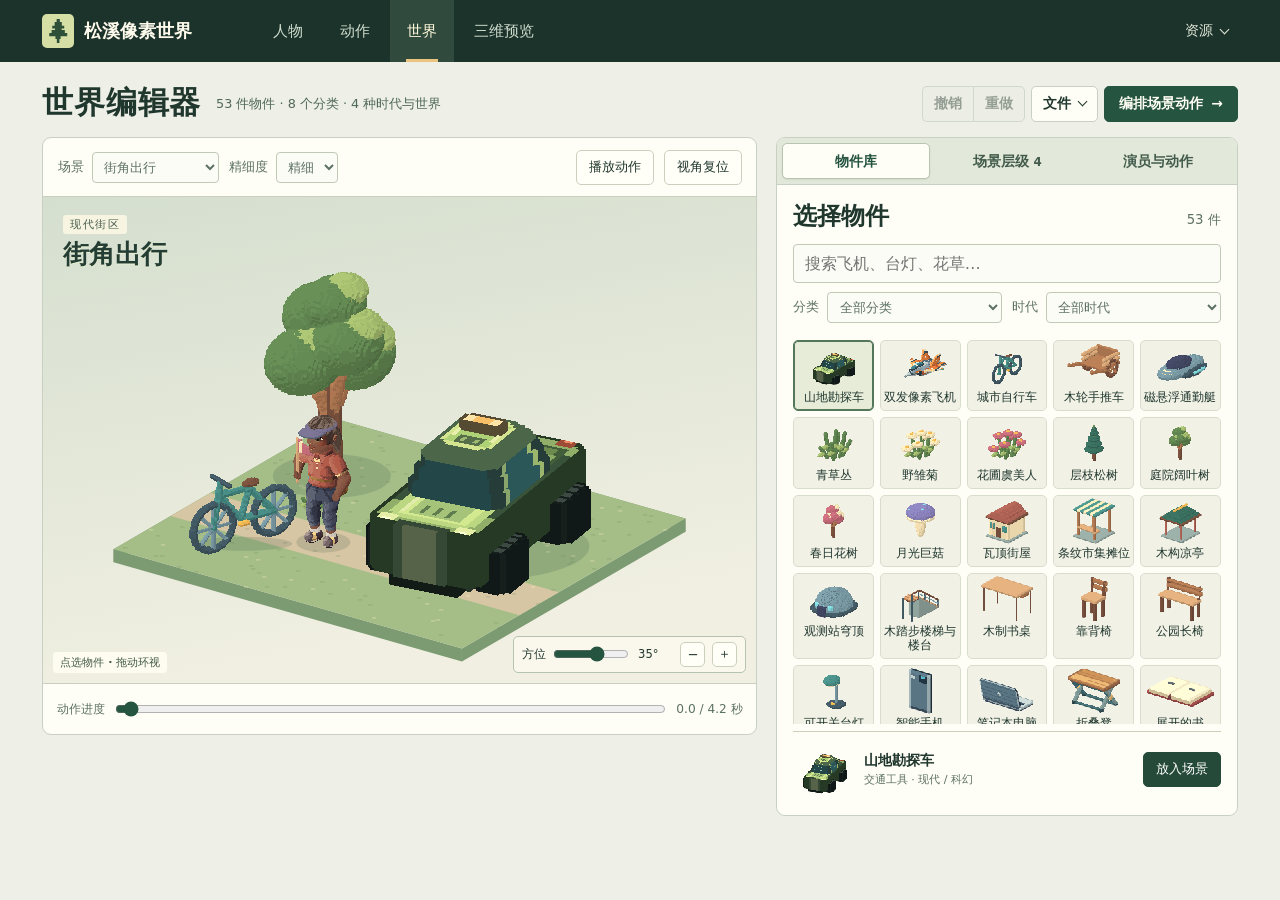
==== index.html @ 64f3a06a "Build interchangeable cranial and body forms for layered pixel actors" ====
<!doctype html>
<html lang="zh-CN">
  <head>
    <meta charset="utf-8" />
    <meta name="viewport" content="width=device-width,initial-scale=1" />
    <meta name="theme-color" content="#244638" />
    <title>世界编辑器 · 松溪像素世界</title>
    <link rel="stylesheet" href="world.css" />
    <link rel="stylesheet" href="workspace.css">
    <script defer src="workspace.js"></script>
    <script defer src="motion.js"></script>
    <script defer src="character-slices.js"></script>
    <script defer src="scene-depth.js"></script>
    <script defer src="actor.js"></script>
    <script defer src="surveyor-art.js"></script>
    <script defer src="family-art.js"></script>
    <script defer src="vehicle-slices.js"></script>
    <script defer src="world-objects.js"></script>
    <script defer src="activity-props.js"></script>
    <script defer src="studio-props.js"></script>
    <script defer src="studio-rig.js"></script>
    <script defer src="studio-actions.js"></script>
    <script defer src="duet-clips.js"></script>
    <script defer src="motion-gestures.js"></script>
    <script defer src="movement-clips.js"></script>
    <script defer src="daily-clips.js"></script>
    <script defer src="social-clips.js"></script>
    <script defer src="work-clips.js"></script>
    <script defer src="studio-library.js"></script>
    <script defer src="pixel-headwear.js"></script>
    <script defer src="pixel-portrait.js"></script>
    <script defer src="portrait-styles.js"></script>
    <script defer src="hair-styles.js"></script>
    <script defer src="head-sections.js"></script>
    <script defer src="skull-core.js"></script>
    <script defer src="head-shape.js"></script>
    <script defer src="short-hair.js"></script>
    <script defer src="everyday-styles.js"></script>
    <script defer src="workshop-wear.js"></script>
    <script defer src="world-wardrobe.js"></script>
    <script defer src="figure-paint.js"></script>
    <script defer src="anatomy-core.js"></script>
    <script defer src="designer-body.js"></script>
    <script defer src="appearance.js"></script>
    <script defer src="appearance-store.js"></script>
    <script defer src="world-editor.js"></script>
  </head>
  <body data-workspace="world">
    <header data-app-nav="world"></header>
    <main class="atlas workspace-main">
      <header class="page-heading">
        <div class="page-name">
          <h1>世界编辑器</h1>
          <span id="inventory-count"></span>
        </div>
        <div class="page-actions">
          <div class="history-tools" role="group" aria-label="编辑历史">
            <button id="edit-undo" type="button" disabled title="撤销上一步">撤销</button>
            <button id="edit-redo" type="button" disabled title="重做上一步">重做</button>
          </div>
          <details class="workspace-files">
            <summary>文件</summary>
            <div>
              <button id="world-export" type="button">导出场景 JSON</button>
              <button id="open-world-file" type="button">导入场景 JSON</button>
            </div>
          </details>
          <a id="world-studio" class="work-primary" href="studio.html?board=1">编排场景动作 <span aria-hidden="true">→</span></a>
        </div>
      </header>
      <p id="world-status" class="workspace-notice" role="status" aria-live="polite"></p>
      <input type="file" id="world-import" accept=".json,application/json" hidden>
      <div class="layout workspace-desk" data-desk>
        <section class="scene-panel desk-preview" id="scene-preview" data-label="预览" aria-label="场景编辑器">
          <header class="scene-bar">
            <label
              >场景
              <select id="world-scene"></select
            ></label>
            <label>精细度
              <select id="world-detail"><option value="figure">精细</option><option value="standard">标准</option></select>
            </label>
            <label id="view-space-field" hidden>视图<select id="world-space" aria-label="建筑视图"></select></label>
            <div>
              <button id="world-play" type="button" aria-pressed="false">播放动作</button
              ><button type="button" id="world-reset-view">视角复位</button>
            </div>
          </header>
          <div class="world-viewport">
            <canvas
              id="world-canvas"
              tabindex="0"
              aria-label="像素场景，点选演员或物件，拖动环视。方向键旋转或缩放，空格播放"
            ></canvas>
            <span class="pick-hint" id="picked-name">点选物件 · 拖动环视</span>
            <div class="scene-caption">
              <span id="scene-realm"></span>
              <h2 id="scene-title"></h2>
            </div>
            <div class="camera-strip">
              <label
                >方位 <input type="range" id="world-angle" min="-180" max="180" step="1" value="35" /></label
              ><output id="angle-label">35°</output
              ><button type="button" id="zoom-out" aria-label="缩小">−</button
              ><button type="button" id="zoom-in" aria-label="放大">＋</button>
            </div>
          </div>
          <div id="route-playback" class="route-playback" hidden>
            <label>动作进度 <input id="world-scrub" type="range" min="0" max="1" step="0.001" value="0" /></label>
            <output id="route-time" for="world-scrub"></output><button id="upper-landing" type="button">停在楼上</button>
          </div>
        </section>
        <div class="tool-side"><div class="tool-tabs" role="tablist" aria-label="编辑工具"></div>
        <section class="collection tool-pane" data-tool id="object-library" data-label="物件库">
          <header>
            <h2>选择物件</h2>
            <output id="catalog-count"></output>
          </header>
          <input type="search" id="world-query" placeholder="搜索飞机、台灯、花草…" aria-label="搜索物件" />
          <div class="catalog-filters">
            <label
              >分类<select id="world-family">
                <option value="">全部分类</option>
              </select></label
            ><label
              >时代<select id="world-realm">
                <option value="">全部时代</option>
              </select></label
            >
          </div>
          <button class="clear-filter" id="clear-objects" type="button" hidden>清除筛选</button>
          <div id="world-grid" class="object-grid" aria-label="物件列表"></div>
          <div class="item-inspect">
            <canvas id="item-preview" width="112" height="96" aria-hidden="true"></canvas>
            <div>
              <h3 id="item-name"></h3>
              <p id="item-spec"></p>
            </div>
            <button id="place-item">放入场景</button>
          </div>
        </section>
          <section id="placements" class="tool-pane" data-tool data-label="场景层级" data-count="tree-count" hidden>
            <h2><span id="placement-title">场景中的物件</span> <span id="placement-count"></span></h2>
            <div class="placement-body">
              <ul id="scene-tree" class="scene-tree" aria-label="场景层级" hidden></ul>
              <div class="placement-inspector">
                <label id="flat-picker" class="pick-place">选择物件<select id="placed"></select></label>
                <strong id="selection-name" hidden></strong>
                <button type="button" id="gather-interior" hidden>将范围内的人物和物件移入</button>
                <label id="parent-field" hidden>所属空间<select id="place-parent"></select></label>
                <div class="coords">
                <label>X<input id="place-x" type="number" min="-256" max="256" step="any" /></label
                ><label>Y<input id="place-y" type="number" min="-256" max="256" step="any" /></label
                ><label>高度<input id="place-z" type="number" min="0" max="256" step="any" /></label
                ><label
                  >朝向 °<input id="place-heading" type="number" min="-360" max="360" step="any" /></label
                ><button type="button" id="remove-place">移除</button>
                </div>
                <small id="coordinate-note" hidden></small>
              </div>
            </div>
            <button type="button" id="more-items" class="back-to-tools">继续添加物件</button>
          </section>
          <section class="tool-pane" data-tool id="scene-cast" data-label="演员与动作" hidden>
            <h2>首段演员与动作</h2>
          <div class="cast-row">
            <label>演员<select id="world-actor"></select></label
            ><label>动作<select id="world-clip"></select></label>
            <button id="select-cast" type="button">演员位置</button>
            <a id="edit-scene-actor" class="back-to-tools" href="atelier.html">打开人物外观</a>
          </div>
          </section>
        </div>
      </div>
    </main>
  </body>
</html>
---- world.css ----
:root {
  color-scheme: light;
  --ink: #243b30;
  --muted: #5d7164;
  --line: #cbd0bd;
  --paper: #f6f5ed;
  --panel: #fffef7;
  --deep: #254a39;
  --rust: #a45234;
  font-family: 'PingFang SC', 'Microsoft YaHei', 'DM Sans', system-ui, sans-serif;
  color: var(--ink);
  background: var(--paper);
}
* {
  box-sizing: border-box;
}
[hidden] {
  display: none !important;
}
body {
  margin: 0;
}
a {
  color: inherit;
  text-decoration: none;
}
a:hover {
  text-decoration: underline;
}
button,
select,
input {
  font: inherit;
  color: inherit;
}
button,
select,
.file-label {
  cursor: pointer;
}
button:focus-visible,
a:focus-visible,
select:focus-visible,
input:focus-visible,
canvas:focus-visible {
  outline: 3px solid #d4a044;
  outline-offset: 2px;
}
button,
.file-label {
  border: 1px solid var(--line);
  background: var(--panel);
  padding: 0.48rem 0.75rem;
  border-radius: 5px;
  font-size: 0.83rem;
}
button:hover,
.file-label:hover {
  border-color: #75927b;
}
button:disabled {
  opacity: 0.5;
  cursor: default;
}
.atlas {
  width: min(1500px, 95%);
  margin: auto;
}
.top,
.atlas-title,
.scene-bar,
.scene-bar > div,
.scene-footer,
.scene-footer > div,
.atlas-footer,
.top nav,
.atlas-footer nav,
.collection header {
  display: flex;
  align-items: center;
  justify-content: space-between;
  gap: 0.6rem;
}
.top {
  height: 64px;
  border-bottom: 1px solid var(--line);
}
.brand {
  font-weight: 780;
  font-size: 1.15rem;
  letter-spacing: 0.035em;
}
.brand i {
  display: inline-grid;
  place-items: center;
  width: 29px;
  height: 31px;
  background: var(--deep);
  border-radius: 5px;
  color: #f0c87b;
  font-size: 23px;
  font-style: normal;
  vertical-align: middle;
  clip-path: polygon(0 0, 100% 0, 100% 80%, 50% 100%, 0 80%);
}
.top nav {
  gap: 1.5rem;
  font-size: 0.84rem;
}
.top nav [aria-current] {
  color: var(--deep);
  font-weight: 750;
  text-decoration: underline;
  text-underline-offset: 7px;
}
.atlas-title {
  justify-content: flex-start;
  align-items: baseline;
  gap: 1.15rem;
  margin: 21px 0 15px;
}
.atlas-title h1 {
  font-family: 'Songti SC', 'STSong', serif;
  font-size: clamp(2.1rem, 3.4vw, 3.55rem);
  line-height: 1.12;
  letter-spacing: 0.035em;
  margin: 0;
}
.atlas-title p,
.collection output {
  color: var(--muted);
  font-size: 0.83rem;
}
.layout {
  display: grid;
  grid-template-columns: minmax(0, 1.9fr) minmax(300px, 0.92fr);
  gap: 17px;
  align-items: stretch;
}
.scene-panel,
.collection {
  background: var(--panel);
  border: 1px solid var(--line);
  border-radius: 9px;
  overflow: hidden;
}
.scene-bar {
  padding: 0.7rem 0.9rem;
  flex-wrap: wrap;
  justify-content: flex-start;
}
.scene-bar > div {
  margin-inline-start: auto;
}
.scene-bar label,
.cast-row label,
.catalog-filters label,
.placement-body label {
  display: flex;
  align-items: center;
  gap: 0.5rem;
  color: var(--muted);
  font-size: 0.8rem;
  font-weight: 560;
}
select,
input {
  border: 1px solid #c1c9b7;
  background: #fcfcf6;
  border-radius: 4px;
  min-width: 0;
  padding: 0.37rem 0.45rem;
}
.world-viewport {
  position: relative;
  border-block: 1px solid var(--line);
  background: #c6d5c2;
}
#world-canvas {
  display: block;
  width: 100%;
  height: clamp(345px, 49vh, 620px);
  image-rendering: pixelated;
  touch-action: none;
  cursor: grab;
}
#world-canvas:active {
  cursor: grabbing;
}
.scene-caption {
  position: absolute;
  top: 16px;
  left: 20px;
  pointer-events: none;
}
.scene-caption span {
  font-size: 0.66rem;
  letter-spacing: 0.13em;
  color: #475e4e;
  background: #fff9e7cc;
  padding: 0.21rem 0.45rem;
  border-radius: 3px;
}
.scene-caption h2 {
  font:
    700 clamp(1.32rem, 2vw, 2.05rem) / 1.2 'Songti SC',
    'STSong',
    serif;
  margin: 0.48rem 0 0;
  color: #253e35;
  text-shadow: 0 1px #eaf0ce;
}
.camera-strip {
  position: absolute;
  bottom: 10px;
  right: 10px;
  display: flex;
  align-items: center;
  gap: 0.45rem;
  background: #fbf9edec;
  padding: 0.34rem 0.5rem;
  border: 1px solid #b5c4ae;
  border-radius: 5px;
  font-size: 0.72rem;
}
.camera-strip label {
  display: flex;
  align-items: center;
  gap: 0.3rem;
}
.camera-strip input {
  width: 76px;
  accent-color: #477255;
  padding: 0;
}
.camera-strip button {
  padding: 0;
  width: 1.55rem;
  height: 1.55rem;
}
.camera-strip output {
  min-width: 2.2rem;
}
.cast-row {
  display: flex;
  gap: 1.15rem;
  flex-wrap: wrap;
  padding: 0.65rem 0.9rem;
}
.route-playback, .route-playback label {
  display: flex;
  align-items: center;
  gap: 0.5rem;
}
.route-playback {
  border-bottom: 1px solid var(--line);
  padding: 0.5rem 0.85rem;
  color: var(--muted);
  font-size: 0.76rem;
}
.route-playback label, .route-playback input { flex: 1; }
.route-playback label { white-space: nowrap; }
.route-playback input { width: 3rem; accent-color: var(--deep); }
.route-playback output { font-variant-numeric: tabular-nums; }
.route-playback button { font-size: inherit; padding: 0.28rem 0.48rem; }
.cast-row select {
  max-width: 14rem;
}
.scene-panel details {
  margin: 0 0.9rem;
  border-block: 1px solid #dce0d1;
  padding: 0.55rem 0;
}
.scene-panel summary {
  font-size: 0.84rem;
  font-weight: 650;
  cursor: pointer;
}
.placement-body,
.coords {
  display: flex;
  gap: 0.5rem;
  align-items: end;
  flex-wrap: wrap;
}
.placement-body {
  margin-top: 0.5rem;
}
.placement-body.with-spaces {
  display: grid;
  grid-template-columns: minmax(160px, 0.9fr) minmax(0, 1.5fr);
  align-items: start;
  gap: 0.85rem;
}
.placement-inspector {
  display: flex;
  align-items: end;
  gap: 0.55rem;
  flex-wrap: wrap;
  min-width: 0;
}
.with-spaces .placement-inspector {
  padding: 0.3rem 0;
}
#selection-name, #coordinate-note {
  width: 100%;
}
#selection-name {
  font-size: 0.84rem;
}
#coordinate-note {
  color: var(--muted);
  font-size: 0.73rem;
  line-height: 1.5;
}
.scene-tree, .scene-tree ul {
  list-style: none;
  margin: 0;
  padding: 0;
}
.scene-tree {
  font-size: 0.78rem;
  border: 1px solid var(--line);
  border-radius: 5px;
  padding: 0.24rem;
  background: #f7f7ee;
  max-height: 13rem;
  overflow: auto;
}
.scene-tree ul {
  margin-inline-start: 0.8rem;
  padding-inline-start: 0.4rem;
  border-inline-start: 1px solid var(--line);
}
.tree-row {
  display: flex;
  align-items: center;
  gap: 0.2rem;
}
.tree-row button {
  text-align: start;
  background: transparent;
  border-color: transparent;
  font-size: inherit;
  padding: 0.25rem 0.4rem;
}
.tree-row [data-node] {
  flex: 1;
}
.tree-row [aria-pressed='true'] {
  background: #e0ead9;
  color: #244a38;
  font-weight: 680;
}
.tree-row [data-enter] {
  border-color: #b7c5af;
  color: var(--deep);
  padding: 0.14rem 0.38rem;
  white-space: nowrap;
}
.tree-row button:focus-visible {
  outline-offset: -2px;
}
#select-cast {
  font-size: 0.74rem;
  padding: 0.26rem 0.48rem;
}
.placement-body label {
  display: grid;
  gap: 0.15rem;
  font-size: 0.68rem;
}
.coords input {
  width: 4.15rem;
  font-variant-numeric: tabular-nums;
}
.scene-footer {
  min-height: 48px;
  padding: 0.6rem 0.9rem;
  font-size: 0.74rem;
  flex-wrap: wrap;
}
.scene-footer > span {
  color: var(--muted);
}
.scene-footer > div {
  flex-wrap: wrap;
  gap: 0.6rem;
}
.scene-footer a {
  color: #315f48;
  font-weight: 650;
}
.scene-footer button,
.file-label {
  font-size: 0.74rem;
  padding: 0.28rem 0.47rem;
}
.file-label {
  position: relative;
}
.file-label input {
  width: 1px;
  height: 1px;
  position: absolute;
  opacity: 0;
}
.collection {
  padding: 1rem;
  display: flex;
  flex-direction: column;
  min-height: 0;
  max-height: 100%;
}
.collection header h2 {
  margin: 0;
  font:
    700 1.5rem/1.25 'Songti SC',
    'STSong',
    serif;
}
.collection > input {
  margin: 0.8rem 0 0.6rem;
  width: 100%;
  padding: 0.54rem 0.64rem;
}
.catalog-filters {
  display: flex;
  gap: 0.62rem;
}
.catalog-filters label {
  flex: 1;
}
.catalog-filters select {
  flex: 1;
  width: 0;
}
.object-grid {
  height: 0;
  min-height: 225px;
  flex: 1;
  overflow: auto;
  overscroll-behavior: contain;
  display: grid;
  align-content: start;
  grid-template-columns: repeat(auto-fill, minmax(78px, 1fr));
  gap: 6px;
  margin: 0.85rem -3px 0.45rem;
  padding: 3px;
  scrollbar-color: #a9b9a3 transparent;
}
.object-grid button {
  padding: 0 0.2rem 0.38rem;
  background: #f1f1e6;
  border-color: #d9ddcd;
  display: grid;
  justify-items: center;
  align-content: start;
  min-width: 0;
}
.object-grid button[aria-pressed='true'] {
  border-color: #547659;
  box-shadow: inset 0 0 0 1px #547659;
  background: #e7ecd9;
}
.object-grid canvas {
  width: 100%;
  max-width: 118px;
  aspect-ratio: 1.45;
  image-rendering: pixelated;
}
.object-grid span {
  font-size: 0.73rem;
  line-height: 1.2;
}
.item-inspect {
  border-top: 1px solid var(--line);
  display: flex;
  align-items: center;
  gap: 0.4rem;
  padding-top: 0.5rem;
}
.item-inspect canvas {
  width: 64px;
  height: 59px;
  image-rendering: pixelated;
}
.item-inspect > div {
  flex: 1;
}
.item-inspect h3,
.item-inspect p {
  margin: 0.15rem 0;
}
.item-inspect h3 {
  font-size: 0.9rem;
}
.item-inspect p {
  font-size: 0.69rem;
  color: var(--muted);
}
#place-item,
#world-play[aria-pressed='true'] {
  background: var(--deep);
  color: white;
  border-color: var(--deep);
}
.atlas-footer {
  margin: 1.1rem 0 2rem;
  color: var(--muted);
  font-size: 0.72rem;
}
.atlas-footer nav {
  flex-wrap: wrap;
  gap: 1.15rem;
}
@media (min-width: 1600px) {
  .collection {
    padding: 1.35rem;
  }
  .object-grid {
    grid-template-columns: repeat(4, minmax(0, 1fr));
  }
}
@media (max-width: 860px) {
  .layout {
    grid-template-columns: 1fr;
  }
  .collection {
    min-height: 470px;
  }
  .object-grid {
    height: 290px;
    flex: auto;
    grid-template-columns: repeat(auto-fill, minmax(86px, 1fr));
  }
  .top nav {
    gap: 0.7rem;
  }
  .scene-panel details {
    padding: 0.55rem 0;
  }
}
@media (max-width: 540px) {
  .placement-body.with-spaces {
    grid-template-columns: 1fr;
    gap: 0.35rem;
  }
  #world-space, #place-parent {
    max-width: 12rem;
  }
  .top {
    height: auto;
    align-items: flex-start;
    flex-direction: column;
    gap: 0.65rem;
    padding: 0.7rem 0;
  }
  .top nav {
    width: 100%;
  }
  .atlas-title {
    align-items: center;
    gap: 0.6rem;
  }
  .atlas-title p {
    font-size: 0.72rem;
  }
  .scene-bar {
    padding: 0.5rem;
  }
  .scene-bar button {
    font-size: 0.7rem;
    padding: 0.35rem;
  }
  .cast-row {
    gap: 0.4rem;
  }
  .cast-row label {
    flex: 1;
  }
  .cast-row select {
    width: 0;
    flex: 1;
  }
  .atlas-footer {
    align-items: start;
    gap: 0.8rem;
  }
  .atlas-footer nav {
    gap: 0.45rem;
  }
  .coords input {
    width: 3.65rem;
  }
}

@media (min-width: 861px) {
  .layout {
    align-items: start;
  }
  .collection {
    position: relative;
    align-self: stretch;
    max-height: calc(clamp(345px, 49vh, 620px) + 260px);
  }
  .object-grid {
    min-height: 0;
  }
  .scene-panel {
    align-self: start;
  }
}
---- workspace.css ----
/* Shared editor chrome. The artwork is rendered by each workspace's own canvas. */
:root {
  --ws-ink: #20372e; --ws-muted: #50685a; --ws-line: #c7d0c3;
  --ws-bg: #eeefe7; --ws-card: #fffef6; --ws-soft: #e7eddf;
  --ws-pine: #255440; --ws-dark: #1c332b; --ws-accent: #ecc482;
  --ws-ui: 'DM Sans', 'PingFang SC', 'Microsoft YaHei', system-ui, sans-serif;
}
body[data-workspace] { margin: 0; }
body:is([data-workspace=world],[data-workspace=atelier],[data-workspace=studio],[data-workspace=three]) {
  color-scheme: light; color: var(--ws-ink); background: var(--ws-bg); font-family: var(--ws-ui);
}
.workspace-bar, .workspace-bar * , .workspace-main, .workspace-main * { box-sizing: border-box; }
.workspace-bar { background: var(--ws-dark); color: #fbfaed; font-family: var(--ws-ui); position: relative; z-index: 10; }
.workspace-bar-inner, main.workspace-main {
  width: min(1440px, 100%); margin-inline: auto; padding-inline: clamp(14px, 3.3vw, 50px);
}
.workspace-bar-inner { display: flex; align-items: center; gap: clamp(24px, 5vw, 76px); min-height: 62px; }
.workspace-bar a { text-decoration: none; }
.workspace-brand { display: inline-flex; align-items: center; gap: 10px; color: #fffced; font: 730 1.1rem var(--ws-ui); white-space: nowrap; }
.workspace-brand i { width: 32px; height: 34px; background: #d5dfa5; border-radius: 5px; display: grid; place-items: center; }
.workspace-brand i::after {
  content: ''; width: 20px; height: 24px; background: #2e5038;
  clip-path: polygon(42% 0,58% 0,58% 13%,68% 13%,68% 28%,80% 28%,80% 40%,67% 40%,67% 46%,83% 46%,83% 58%,95% 58%,95% 72%,62% 72%,62% 83%,56% 83%,56% 100%,43% 100%,43% 83%,36% 83%,36% 72%,5% 72%,5% 58%,17% 58%,17% 46%,34% 46%,34% 40%,20% 40%,20% 28%,32% 28%,32% 13%,42% 13%);
}
.workspace-bar .workspace-nav { display: flex; align-items: stretch; align-self: stretch; flex-wrap: nowrap; gap: 3px; }
.workspace-bar .workspace-nav a { color: #d0decf; font: 590 .94rem var(--ws-ui); display: grid; place-items: center; padding: 0 17px; border: 0; position: relative; white-space: nowrap; }
.workspace-nav a:hover, .workspace-resources summary:hover { background: #314d3e; }
.workspace-bar .workspace-nav [aria-current=page] { color: #fff8da; background: #304b3d; }
.workspace-nav [aria-current=page]::after { content: ''; position: absolute; bottom: 0; left: 16px; right: 16px; height: 3px; background: var(--ws-accent); }
.workspace-resources, .workspace-files { position: relative; }
.workspace-resources { margin-inline-start: auto; }
.workspace-resources summary, .workspace-files summary { display: flex; align-items: center; justify-content: center; gap: 8px; list-style: none; cursor: pointer; white-space: nowrap; }
.workspace-resources summary { min-height: 40px; padding: 0 10px; font: 560 .85rem var(--ws-ui); color: #e3e9da; border-radius: 4px; }
.workspace-resources summary::after, .workspace-files summary::after { content: ''; width: 6px; height: 6px; border: solid currentColor; border-width: 0 1.5px 1.5px 0; transform: translateY(-2px) rotate(45deg); }
.workspace-resources summary::-webkit-details-marker, .workspace-files summary::-webkit-details-marker { display:none; }
.workspace-resources > div, .workspace-files > div {
  position: absolute; top: calc(100% + 4px); right: 0; display: grid; min-width: 150px; z-index: 15; padding: 5px;
  border: 1px solid var(--ws-line); border-radius: 7px; background: var(--ws-card); box-shadow: 0 7px 22px #203a2e26;
}
.workspace-resources > div a, .workspace-files > div button {
  color: var(--ws-ink); font: 560 .86rem var(--ws-ui); padding: 9px 12px; text-align: left; border: 0; border-radius: 3px; background: transparent; white-space: nowrap;
}
.workspace-resources > div a:hover, .workspace-files > div button:hover { background: var(--ws-soft); }
.skip-workspace { position: absolute; z-index: 20; left: 6px; top: -80px; padding: 9px; background: var(--ws-card); color: var(--ws-ink); }
.skip-workspace:focus { top: 5px; }
body[data-workspace] :focus-visible { outline: 3px solid #b55b1d; outline-offset: 2px; }
.workspace-bar :focus-visible { outline-color: #ffda8e !important; outline-offset: -3px !important; }
.workspace-main [hidden], .workspace-bar [hidden] { display: none !important; }
main.workspace-main { padding-block: 0 32px; max-width: none; }
.page-heading { display: flex; flex-wrap: wrap; align-items: center; justify-content: space-between; gap: 12px; margin: 23px 0 15px; }
.page-name, .page-actions, .history-tools, .result-line { display: flex; align-items: center; flex-wrap: wrap; gap: 7px; min-width: 0; }
.page-name { gap: 6px 15px; }
.page-name h1 { font: 720 clamp(1.6rem, 2.4vw, 2.35rem)/1.22 'Songti SC', 'STSong', 'Noto Serif CJK SC', serif; letter-spacing: .025em; margin: 0; color: var(--ws-ink); }
.page-name > span, .page-name #save-state { color: var(--ws-muted); font: 530 .8rem/1.4 var(--ws-ui); }
.page-name #save-state[data-dirty=true] { color: #8b461e; }
.page-actions { gap: 6px; }
.page-actions :is(button, summary, a) { font: 600 .86rem/1.25 var(--ws-ui); cursor: pointer; text-decoration: none; }
.page-actions > :is(a,button), .workspace-files summary, .history-tools button, .back-to-tools {
  display: inline-flex; align-items: center; justify-content: center; gap: 8px; min-height: 36px; padding: 6px 11px; border: 1px solid var(--ws-line); border-radius: 5px; color: var(--ws-ink); background: var(--ws-card);
}
.page-actions .work-primary { background: var(--ws-pine); border-color: var(--ws-pine); color: #fffef4; padding-inline: 14px; }
.page-actions .work-primary:hover { background: #183e2e; }
.history-tools { gap: 0; flex-wrap: nowrap; }
.history-tools button { border-radius: 0 5px 5px 0; }
.history-tools button:first-child { border-radius: 5px 0 0 5px; border-right: 0; }
.history-tools button:disabled { color: #78847a; background: #eceee5; opacity: .75; cursor: default; }
.workspace-main .workspace-notice { padding: 6px 11px; margin: -4px 0 11px; border-inline-start: 3px solid #819e75; color: #334c3a; background: #e0e9d8; font: 560 .83rem/1.45 var(--ws-ui); }
.workspace-main .workspace-notice:empty { display: none; }
.workspace-main .workspace-notice[data-error=true] { color: #853820; border-color: #b86345; background: #f6e3d5; }
.workspace-main .workspace-desk { display: grid; grid-template: 'stage tools' auto / minmax(0, 1.55fr) minmax(330px, 1fr); align-items: start; gap: clamp(12px, 1.5vw, 22px); }
.workspace-desk .desk-preview { grid-area: stage; position: sticky; top: 12px; align-self: start; min-width: 0; }
.workspace-desk .tool-side { grid-area: tools; min-width: 0; border: 1px solid var(--ws-line); border-radius: 9px; background: var(--ws-card); }
.workspace-main :is(.desk-preview,.three-panel) { border: 1px solid var(--ws-line); border-radius: 9px; overflow: hidden; background: var(--ws-card); }
.tool-tabs { display: flex; gap: 4px; padding: 5px; border-radius: 8px 8px 0 0; border-bottom: 1px solid var(--ws-line); background: #e2e8da; }
.tool-tabs [role=tab] { flex: 1; min-width: 0; padding: 5px 8px; min-height: 36px; border: 1px solid transparent; border-radius: 5px; background: transparent; color: #425b4b; font: 650 .88rem/1.2 var(--ws-ui); white-space: nowrap; cursor: pointer; }
.tool-tabs [aria-selected=true] { border-color: #b8c5af; background: var(--ws-card); color: var(--ws-pine); box-shadow: 0 1px 2px #233a2b15; }
.tool-count { font: 600 .74rem var(--ws-ui); margin-inline-start: 5px; }
.tool-count:empty { display: none; }
.workspace-main .tool-pane { grid-area: auto; min-width: 0; border: 0; margin: 0; padding: 16px; border-radius: 0 0 9px 9px; background: var(--ws-card); color: var(--ws-ink); max-height: none; }
.tool-pane h2 { font: 680 1.05rem/1.35 var(--ws-ui); margin: 0 0 10px; color: var(--ws-ink); }
.workspace-main .tool-pane .collection-head, .workspace-main .tool-pane header { align-items: baseline; }
.workspace-main .tool-pane .collection-head h2, .workspace-main .tool-pane header h2 { margin: 0; }
.workspace-main .tool-pane:is(.collection,.inspector) { position: static; grid-column: auto; grid-row: auto; min-height: 0; }
.workspace-main .tool-pane .shelf { max-height: min(59vh, 650px); overflow: auto; }
.tool-pane .object-grid { flex: none; height: clamp(226px, 43vh, 550px); min-height: 0; grid-template-columns: repeat(auto-fill,minmax(80px,1fr)); }
.workspace-main .item-inspect { min-height: 58px; }
.library-source { display: flex; align-items: center; gap: 7px; color: var(--ws-muted); font-size: .82rem; }
.clear-filter, button.back-to-tools { background: var(--ws-soft); color: var(--ws-pine); border-color: #b9c6b4; font: 590 .82rem var(--ws-ui); }
.clear-filter { align-self: start; margin-top: 6px; }
.back-to-tools { margin-top: 12px; }
.result-line { justify-content: space-between; }
.identity-settings { margin: 8px 0; }
.identity-settings summary, .camera-settings summary { cursor: pointer; font-size: .83rem; color: var(--ws-muted); }
.workspace-main .placement-body.with-spaces { display: grid; grid-template-columns: 1fr; }
.workspace-main #scene-tree { max-height: min(34vh, 295px); }
.workspace-main .coords { gap: 6px; }
#scene-cast .cast-row { padding: 0; align-items: end; gap: 12px; }
#scene-cast .cast-row label { display: grid; min-width: 0; flex: 1 1 140px; }
#scene-cast .cast-row select { max-width: none; width: 100%; }
.workspace-main .route-playback { border-bottom: 0; }
.workspace-main .camera-settings { border-top: 1px solid var(--ws-line); padding-top: 9px; margin-top: 8px; }
.workspace-main .view-settings { border: 0; margin-top: 3px; }
.workspace-main .studio-panel, .workspace-main .three-console {
  --gold: #416344; --muted: #566b5b; --text: var(--ws-ink); color: var(--ws-ink); background: var(--ws-card);
}
.workspace-main .take { background: #e5ebdc; }
.workspace-main .set { border-color: var(--ws-line); }
.workspace-main .studio-panel :is(label, p, small, .cue-meta), .workspace-main .three-panel .now span, .workspace-main #view-help { color: var(--ws-muted); }
.workspace-main .studio-panel :is(output,.cue-time,.cue-num), .workspace-main .three-console output { color: #536644; font-variant-numeric: tabular-nums; }
.workspace-main .studio-panel :is(button,select,input:not([type=checkbox]):not([type=range])), .workspace-main .three-console :is(button,select) {
  background: #fafbf4; color: var(--ws-ink); border: 1px solid #b9c7b6; border-radius: 5px;
}
.workspace-main .studio-panel select, .workspace-main .three-console select { appearance: auto; padding-right: 4px; }
.workspace-main .studio-panel .studio-primary, .workspace-main .three-console .primary { color: #fffef3; background: var(--ws-pine); border-color: var(--ws-pine); }
.workspace-main .studio-panel .cue[aria-pressed=true], .workspace-main #motion-cards button[aria-pressed=true] { background: var(--ws-soft); border-color: #6a8367; }
.workspace-main .cue[aria-current=step] .cue-num { color: #3e643f; }
.workspace-main :is(.actor-field a,#motion-browser summary) { color: var(--ws-pine); }
.workspace-main .motion-search input::placeholder { color: #67766b; }
.workspace-main input:is([type=range],[type=checkbox]) { accent-color: var(--ws-pine); }
.workspace-main .playline { margin-bottom: 4px; }
.workspace-main .motion-search { margin-top: 10px; }
.workspace-main .studio-panel .fields { display: grid; grid-template-columns: repeat(2,minmax(0,1fr)); gap: 9px; }
.workspace-main .studio-panel .actor-field { grid-column: 1/-1; }
.workspace-main .studio-panel .actor-field > div { justify-content: flex-start; gap: 8px; }
.workspace-main #cue-list { max-height: min(52vh,570px); }
.workspace-main #gl-status { color: #f8f9ec; }
.workspace-main .three-row select { background-image: none; }
.workspace-main .three-set { height: clamp(320px,59vh,640px); }
.workspace-main .three-console { border-top: 1px solid var(--ws-line); }
.workspace-main .tool-pane .preset-field { color: var(--ws-muted); }
@media (min-width: 761px) {
  .tool-tabs { position: sticky; top: 0; z-index: 3; }
  .workspace-main #world-canvas { height: clamp(335px, 54vh, 640px); }
  .workspace-main .stage canvas[data-framing] { height: clamp(300px, 52vh, 580px); }
  .workspace-main .set { height: clamp(300px, 51vh, 580px); }
}
@media (max-width: 760px) {
  .workspace-bar-inner { display: grid; grid-template-columns: 1fr auto; grid-template-areas: 'brand resources' 'nav nav'; gap: 0; padding-top: 3px; }
  .workspace-brand { grid-area: brand; min-height: 42px; font-size: .98rem; }
  .workspace-brand i { width: 25px; height: 27px; }
  .workspace-brand i::after { width: 16px; height: 20px; }
  .workspace-resources { grid-area: resources; }
  .workspace-bar .workspace-nav { grid-area: nav; display: grid; grid-template-columns: repeat(4,minmax(0,1fr)); }
  .workspace-bar .workspace-nav a { min-height: 42px; padding: 4px; font-size: .88rem; }
  .workspace-resources > div { z-index: 20; }
  .page-heading { margin: 14px 0 10px; gap: 8px; }
  .page-name { width: 100%; }
  .page-actions { gap: 4px; width: 100%; }
  .page-actions > :is(a,button), .page-actions summary, .history-tools button { min-height: 38px; padding: 5px 8px; font-size: .78rem; }
  .page-actions .work-primary { margin-inline-start: auto; }
  .workspace-files > div { left: 0; right: auto; }
  .workspace-main .workspace-desk { display: flex; flex-direction: column; align-items: stretch; gap: 0; }
  .workspace-desk .tool-side { display: contents; }
  .tool-tabs { position: sticky; top: 0; z-index: 5; order: 0; border: 1px solid var(--ws-line); border-radius: 7px 7px 0 0; padding: 3px; gap: 1px; }
  .tool-tabs [role=tab] { min-height: 40px; font-size: .84rem; padding: 3px; }
  .workspace-desk .desk-preview { width: 100%; order: 1; position: relative; top: auto; border-radius: 0 0 7px 7px; }
  .workspace-desk .tool-pane { width: 100%; order: 2; margin-top: 8px; border: 1px solid var(--ws-line); border-radius: 7px; padding: 12px; }
  .workspace-desk[data-screen=tools] .desk-preview { position: sticky; top: 47px; z-index: 4; box-shadow: 0 3px 5px #293c2d19; }
  .workspace-desk[data-screen=tools] .desk-preview :is(.scene-bar,.scene-caption,.camera-strip,.route-playback,.stage-head,.transport,.compare,#action-partner,#face-quality,.take,.playback) { display: none; }
  .workspace-desk[data-screen=tools] .desk-preview :is(#world-canvas,.stage canvas[data-framing],.set) { height: clamp(120px,20svh,175px); min-height: 0; }
  .workspace-desk[data-screen=tools] .angle-tag { font-size: .65rem; padding: 2px 5px; bottom: 5px; left: 5px; }
  .workspace-desk[data-screen=tools] .world-viewport, .workspace-desk[data-screen=tools] .set { border: 0; }
  .workspace-main .tool-pane :is(button,summary,select,input):focus { scroll-margin-block-start: calc(52px + clamp(120px,20svh,175px)); }
  .tool-pane .object-grid { height: clamp(225px,34svh,320px); }
  .workspace-main .tool-pane .shelf { max-height: 54svh; }
  .workspace-main .three-set { height: clamp(265px,46svh,450px); }
  .workspace-main .three-console { padding: 11px; }
}
@media (max-width: 380px) {
  .workspace-bar-inner, main.workspace-main { padding-inline: 9px; }
  .page-actions > :is(a,button), .page-actions summary, .history-tools button { padding-inline: 6px; }
  .page-name > span { font-size: .73rem; }
}
@media (max-height: 540px) and (max-width: 760px) {
  .workspace-desk[data-screen=tools] .desk-preview { position: relative; top: 0; }
  .workspace-main .tool-pane :focus { scroll-margin-top: 48px; }
}
@media (pointer: coarse) {
  .tool-pane :is(button,select,summary), .page-actions > :is(a,button), .page-actions summary, .history-tools button { min-height: 44px; }
}

body:is([data-workspace=world],[data-workspace=atelier],[data-workspace=studio],[data-workspace=three]) { min-height: 100vh; }
.workspace-main #append, .workspace-main #play, .workspace-main #play-3d { background-color: var(--ws-pine); border-color: var(--ws-pine); color: #fffdf0; }
.workspace-main .actor-field { padding-top: 4px; margin-bottom: 9px; }
.workspace-main .actor-field label { color: var(--ws-muted); font-size: .87rem; }
.pick-hint { position: absolute; left: 10px; bottom: 10px; pointer-events: none; padding: 3px 7px; border-radius: 4px; background: #fffdf1eb; color: #435b48; font: 560 .7rem var(--ws-ui); }
.field-fold { margin: 8px 0; padding: 0 9px; border: 1px solid var(--ws-line); border-radius: 5px; }
.field-fold > summary { cursor: pointer; color: var(--ws-ink); padding: 9px 0; font: 610 .86rem var(--ws-ui); }
.field-fold > fieldset { border: 0; margin: 0; padding: 0 0 8px; }
.field-fold > fieldset > legend { position: absolute; width: 1px; height: 1px; overflow: hidden; clip-path: inset(50%); }
@media (max-width: 450px) {
  .pick-hint { top: 5px; bottom: auto; left: auto; right: 5px; font-size: .66rem; }
}
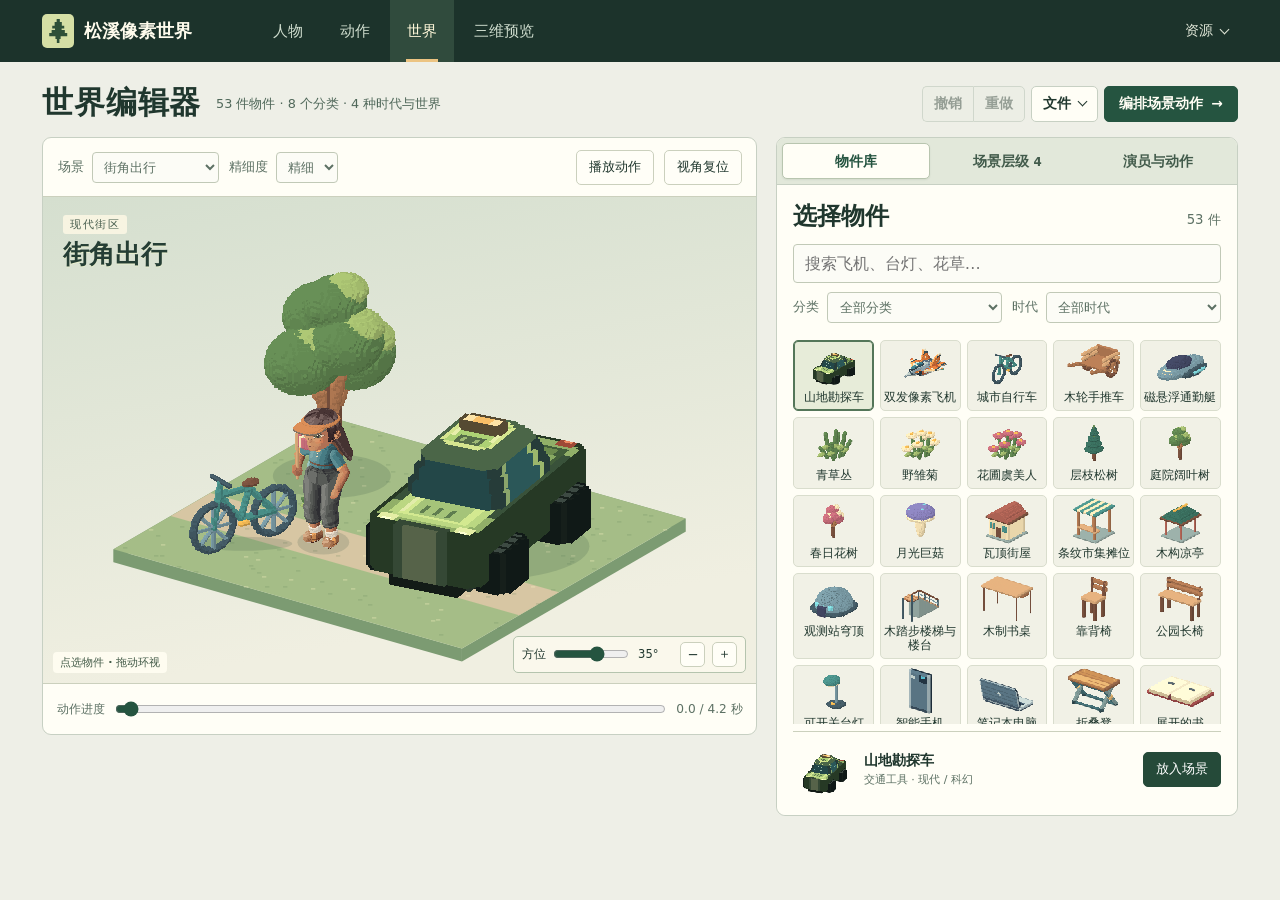
==== commit eb6b0026: "Redesign all 61 editable character presets and their gallery" ====
--- a/index.html
+++ b/index.html
@@ -34,10 +34,12 @@
     <script defer src="head-sections.js"></script>
     <script defer src="skull-core.js"></script>
     <script defer src="head-shape.js"></script>
+    <script defer src="game-face.js"></script>
     <script defer src="short-hair.js"></script>
     <script defer src="everyday-styles.js"></script>
     <script defer src="workshop-wear.js"></script>
     <script defer src="world-wardrobe.js"></script>
+    <script defer src="character-collection.js"></script>
     <script defer src="figure-paint.js"></script>
     <script defer src="anatomy-core.js"></script>
     <script defer src="designer-body.js"></script>
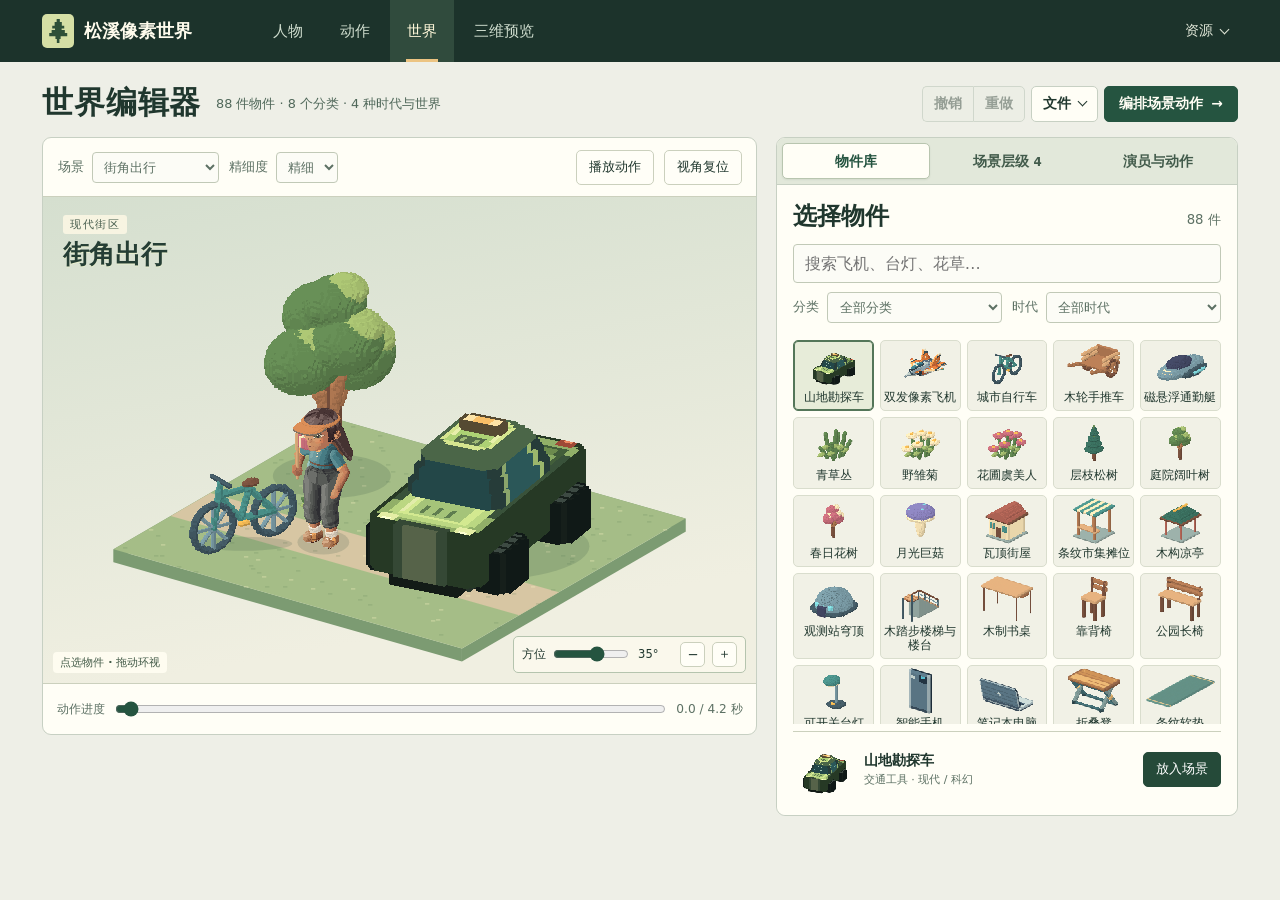
==== commit dfa13152: "Build a 500-clip motion library with automatic cast and catalog props" ====
--- a/index.html
+++ b/index.html
@@ -16,6 +16,7 @@
     <script defer src="family-art.js"></script>
     <script defer src="vehicle-slices.js"></script>
     <script defer src="world-objects.js"></script>
+    <script defer src="short-props.js"></script>
     <script defer src="activity-props.js"></script>
     <script defer src="studio-props.js"></script>
     <script defer src="studio-rig.js"></script>
@@ -26,19 +27,32 @@
     <script defer src="daily-clips.js"></script>
     <script defer src="social-clips.js"></script>
     <script defer src="work-clips.js"></script>
+    <script defer src="motion-supplies.js"></script>
+  <script defer src="short-motion.js"></script>
+    <script defer src="everyday-short-clips.js"></script>
+    <script defer src="object-short-clips.js"></script>
+    <script defer src="workshop-short-clips.js"></script>
+    <script defer src="short-footwork.js"></script>
+    <script defer src="short-duets.js"></script>
     <script defer src="studio-library.js"></script>
     <script defer src="pixel-headwear.js"></script>
     <script defer src="pixel-portrait.js"></script>
     <script defer src="portrait-styles.js"></script>
+    <script defer src="seasonal-wardrobe.js"></script>
+    <script defer src="wardrobe-patterns.js"></script>
     <script defer src="hair-styles.js"></script>
+    <script defer src="infant-hair.js"></script>
     <script defer src="head-sections.js"></script>
     <script defer src="skull-core.js"></script>
     <script defer src="head-shape.js"></script>
     <script defer src="game-face.js"></script>
     <script defer src="short-hair.js"></script>
+    <script defer src="collection-wardrobe.js"></script>
     <script defer src="everyday-styles.js"></script>
     <script defer src="workshop-wear.js"></script>
     <script defer src="world-wardrobe.js"></script>
+    <script defer src="character-almanac.js"></script>
+    <script defer src="character-titles.js"></script>
     <script defer src="character-collection.js"></script>
     <script defer src="figure-paint.js"></script>
     <script defer src="anatomy-core.js"></script>
